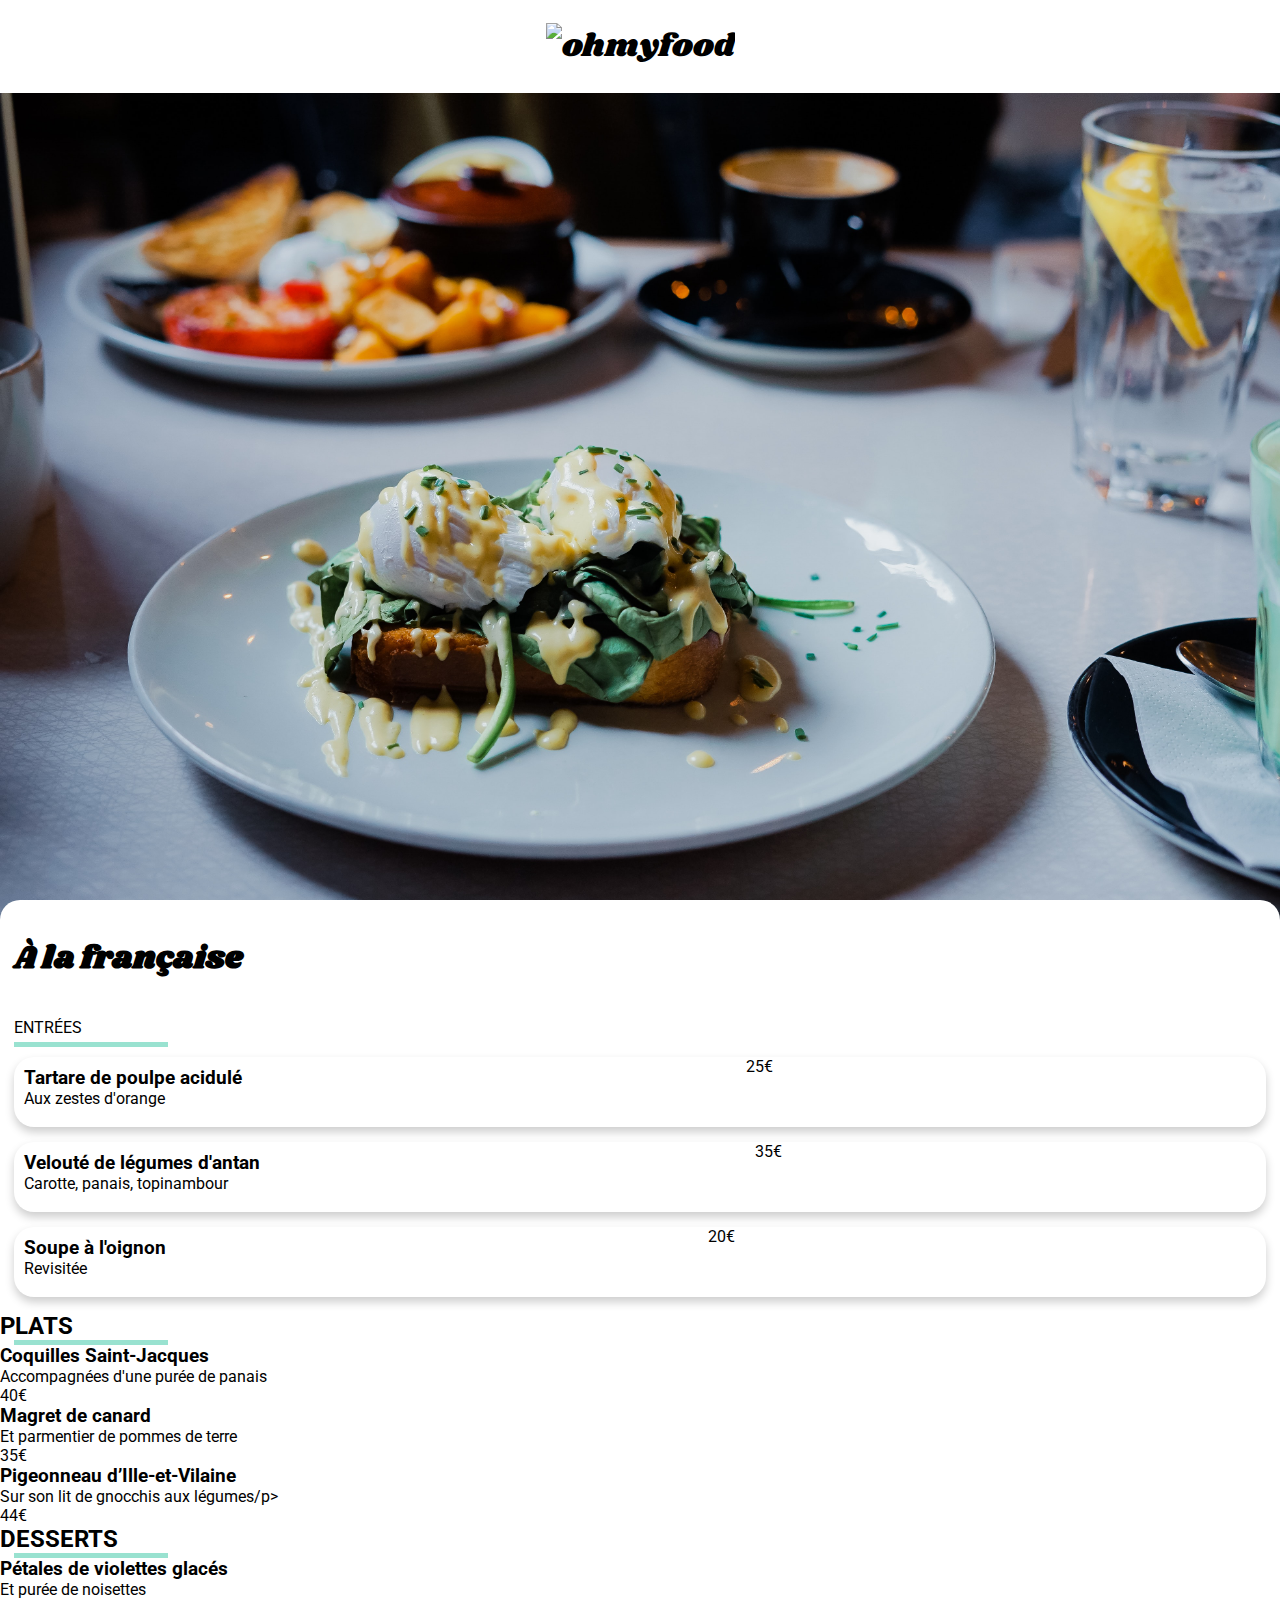
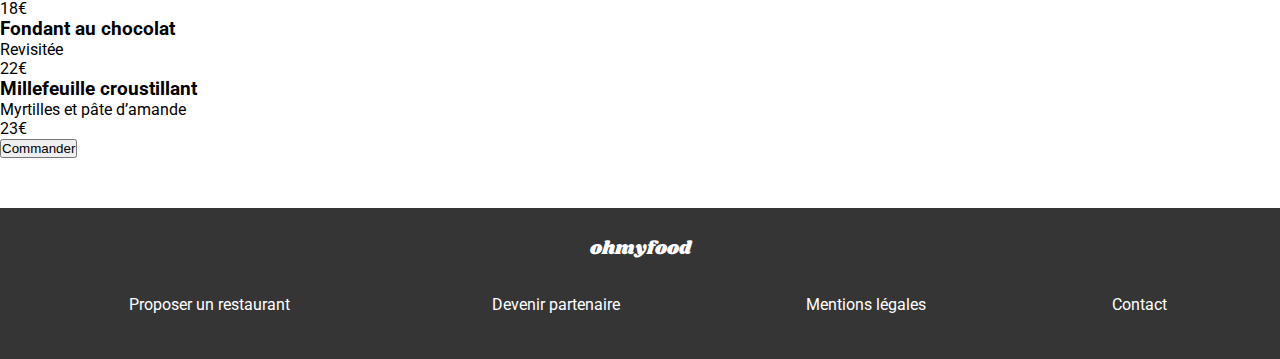
==== menu/a-la-francaise.html @ 702bc727 "new-sauvegarde" ====
<!DOCTYPE html>
<html lang="fr">
    <head>
        <meta charset="UTF-8">
        <meta http-equiv="X-UA-Compatible" content="IE=edge">
        <script src="https://kit.fontawesome.com/0f825b8ab5.js" crossorigin="anonymous"></script>
        <link href="https://fonts.googleapis.com/css2?family=Roboto&family=Shrikhand&display=swap" rel="stylesheet">
        <link rel="stylesheet" href="/css/style.css">
        <meta name="viewport" content="width=device-width, initial-scale=1.0">
        <title>Menu | À la française</title>
    </head>
    <body>
<!------------------------ HEADER ------------------------>
        <header class="header">
            <div class="header-icon">
                <a href="../index.html">
                    <i class="fas fa-arrow-left"></i>
                </a>
            </div>
            <div class="header-logo">
                <img src="img/ohmyfood.png" alt="ohmyfood">
            </div>
        </header>

        <div class="menu-image">
            <img src="../img/restaurants/a_la_francaise.jpg" alt="À la française">
        </div>

        <!-- Balise div "card" qui regroupe tous les éléments HTML de la carte (Entrées, plats, desserts, bouton commander) -->
        <div class="card">

            <!-- Nom du restaurant et icone coeur -->
            <div class="card-title-icon">
                <div class="card-title">
                    <h1>À la française</h1>
                </div>
                <div class="card-icon">
                    <i class="far fa-heart icon-heart"></i>
                </div>
            </div>

            <!-- Entrées -->
            <div class="cards-entrees">
                <div class="cards-entrees">
                    <div class="cards-entrees-title">
                        <h2>ENTRÉES</h2>
                        <div class="cards-entrees-title-trait"></div>
                    </div>
                    <article class="card-entrees-card">
                        <div class="card-entree-description">
                            <h3>Tartare de poulpe acidulé</h3>
                            <p>Aux zestes d'orange</p>
                        </div>
                        <div class="card-entrees-info-price">
                            <div class="card-entrees-price">
                                <span>25€</span>
                            </div>
                        </div>
                        <div class="card-check">
                            <i class="fas fa-check"></i>
                        </div>
                    </article>
                    <article class="card-entrees-card">
                        <div class="card-entree-description">
                            <h3>Velouté de légumes d'antan</h3>
                            <p>Carotte, panais, topinambour</p>
                        </div>
                        <div class="card-entrees-info-price">
                            <div class="card-entrees-price">
                                <span>35€</span>
                            </div>
                        </div>
                        <div class="card-check">
                            <i class="fas fa-check"></i>
                        </div>
                    </article>
                    <article class="card-entrees-card">
                        <div class="card-entree-description">
                            <h3>Soupe à l'oignon</h3>
                            <p>Revisitée</p>
                        </div>
                        <div class="card-entrees-info-price">
                            <div class="card-entrees-price">
                                <span>20€</span>
                            </div>
                        </div>
                        <div class="card-check">
                            <i class="fas fa-check"></i>
                        </div>
                    </article>
                </div>

            </div>

            <!-- Plats -->
            <div class="cards-plats">
                <div class="cards-plats">
                    <div class="cards-plats-title">
                        <h2>PLATS</h2>
                        <div class="cards-entrees-title-trait"></div>
                    </div>
                    <article class="card-plats-card">
                        <div class="card-plats-description">
                            <h3>Coquilles Saint-Jacques</h3>
                            <p>Accompagnées d'une purée de panais</p>
                        </div>
                        <div class="card-plats-info-price">
                            <div class="card-plats-price">
                                <span>40€</span>
                            </div>
                        </div>
                        <div class="card-check">
                            <i class="fas fa-check"></i>
                        </div>
                    </article>
                    <article class="card-plats-card">
                        <div class="card-plats-description">
                            <h3>Magret de canard</h3>
                            <p>Et parmentier de pommes de terre</p>
                        </div>
                        <div class="card-plats-info-price">
                            <div class="card-plat-price">
                                <span>35€</span>
                            </div>
                        </div>
                        <div class="card-check">
                            <i class="fas fa-check"></i>
                        </div>
                    </article>
                    <article class="card-plats-card">
                        <div class="card-plats-description">
                            <h3>Pigeonneau d’Ille-et-Vilaine</h3>
                            <p>Sur son lit de gnocchis aux légumes/p>
                        </div>
                        <div class="card-plats-info-price">
                            <div class="card-plats-price">
                                <span>44€</span>
                            </div>
                        </div>
                        <div class="card-check">
                            <i class="fas fa-check"></i>
                        </div>
                    </article>
                </div>
            </div>

            <!-- Desserts -->
            <div class="cards-desserts">
                <div class="cards-desserts">
                    <div class="cards-desserts-title">
                        <h2>DESSERTS</h2>
                        <div class="cards-entrees-title-trait"></div>
                    </div>
                    <article class="card-desserts-card">
                        <div class="card-desserts-description">
                            <h3>Pétales de violettes glacés</h3>
                            <p>Et purée de noisettes</p>
                        </div>
                        <div class="card-desserts-info-price">
                            <div class="card-desserts-price">
                                <span>18€</span>
                            </div>
                        </div>
                        <div class="card-check">
                            <i class="fas fa-check"></i>
                        </div>
                    </article>
                    <article class="card-desserts-card">
                        <div class="card-desserts-description">
                            <h3>Fondant au chocolat</h3>
                            <p>Revisitée</p>
                        </div>
                        <div class="card-desserts-info-price">
                            <div class="card-desserts-price">
                                <span>22€</span>
                            </div>
                        </div>
                        <div class="card-check">
                            <i class="fas fa-check"></i>
                        </div>
                    </article>
                    <article class="card-desserts-card">
                        <div class="card-desserts-description">
                            <h3>Millefeuille croustillant</h3>
                            <p>Myrtilles et pâte d’amande</p>
                        </div>
                        <div class="card-desserts-info-price">
                            <div class="card-desserts-price">
                                <span>23€</span>
                            </div>
                        </div>
                        <div class="card-check">
                            <i class="fas fa-check"></i>
                        </div>
                    </article>
                </div>
            </div>

            <!-- Bouton commander -->
            <div class="button-command">
                <button class="button-commander">
                    <span>Commander</span>
                </button>
            </div>
        </div>
        <!------------------- FOOTER ------------------->
        <footer class="footer">
            <nav class="footer-infos">
                <h3 class="footer-title">ohmyfood</h3>
                <ul class="footer-menu">
                    <li class="liste-1">
                        <span class="footer-infos-icon-design">
                            <i class="fas fa-utensils footer-infos-icon"></i>
                        </span>
                        <a href="#">Proposer un restaurant</a>
                    </li>
                    <li class="liste-2">
                        <span class="footer-infos-icon-design">
                            <i class="fas fa-hands-helping hand footer-infos-icon"></i>
                        </span>
                        <a href="#">Devenir partenaire</a>
                    </li>
                    <li class="liste-3">
                        <a href="#">Mentions légales</a>
                    </li>
                    <li class="liste-4">
                        <a href="#">Contact</a>
                    </li>
                </ul>
            </nav>
        </footer>
<!--------------------------------------------->
    </body>
</html>
---- css/style.css ----
* {
  box-sizing: border-box;
  margin: 0px;
  padding: 0px;
}

body {
  font-family: "Roboto";
}

@media screen and (min-width: 375px) {
  .footer {
    background-color: #353535;
    color: #fff;
  }
  .footer .footer-infos {
    padding: 0px 20px 38px 20px;
  }
  .footer .footer-title {
    font-family: "Shrikhand";
    font-weight: normal;
    padding: 27px 0;
  }
  .footer .footer-menu li {
    list-style: none;
    padding-bottom: 7px;
  }
  .footer .footer-menu li a {
    color: #fff;
    text-decoration: none;
  }
  .footer .footer-infos-icon-design {
    margin-right: 15px;
    display: inline-block;
    width: 1px;
  }
  .footer .footer-infos-icon-design i {
    font-size: 11px;
  }
}

@media screen and (min-width: 560px) {
  .footer .footer-title {
    text-align: center;
  }
  .footer .footer-menu {
    display: grid;
    grid-template-columns: 1fr 1fr;
    grid-template-rows: 1fr 1fr;
  }
  .footer .footer-menu li {
    padding-bottom: 0px;
  }
  .footer .liste-1, .footer .liste-2, .footer .liste-3, .footer .liste-4 {
    display: flex;
    justify-content: center;
    line-height: 2em;
  }
}

@media screen and (min-width: 800px) {
  .footer .footer-title {
    text-align: center;
  }
  .footer .footer-menu {
    display: flex;
    justify-content: space-around;
  }
}

@media screen and (min-width: 375px) {
  .header {
    display: flex;
    flex-direction: row;
    justify-content: center;
    align-items: center;
    padding: 23px 0;
    font-family: "Shrikhand";
  }
  .header .header-icon {
    position: absolute;
    left: 5%;
  }
  .header .header-logo {
    font-size: 2em;
  }
}

@media screen and (min-width: 375px) {
  .menu-image img {
    width: 100%;
  }
}

@media screen and (min-width: 375px) {
  .card {
    position: relative;
    z-index: 1;
    bottom: 50px;
    background-color: #fff;
    border-top-left-radius: 20px;
    border-top-right-radius: 20px;
  }
  .card .card-title-icon {
    margin-left: 14px;
    margin-right: 14px;
    padding-top: 35px;
    font-family: "Shrikhand";
    padding-bottom: 36px;
    display: flex;
  }
  .card .card-icon {
    font-size: 1.4em;
    margin: auto 0;
    position: relative;
    left: 20%;
  }
  .card .cards-entrees-title {
    padding-bottom: 10px;
  }
  .card .cards-entrees-title h2 {
    font-size: 1em;
    font-weight: 400;
    margin-left: 14px;
    padding-bottom: 5px;
  }
  .card .cards-entrees-title-trait {
    background-color: #99e2d0;
    height: 5px;
    width: 12%;
    margin-left: 14px;
  }
  .card .card-entrees-card {
    margin-left: 14px;
    margin-right: 14px;
    border: none;
    border-radius: 20px;
    box-shadow: 0 5px 10px rgba(0, 0, 0, 0.2);
    height: 70px;
    margin-bottom: 15px;
    display: flex;
    align-items: flex-start;
    justify-content: space-between;
    padding-left: 10px;
  }
  .card .card-entrees-title {
    padding-left: 10px;
    font-size: 1em;
    font-weight: 200;
  }
  .card .card-entrees-info-price {
    display: flex;
    padding-left: 10px;
    font-size: 1em;
  }
  .card .card-entree-description h3 {
    margin-top: 10px;
  }
  .card .icon-heart {
    font-size: 1.3em;
    position: absolute;
  }
  .card .icon-heart:active {
    font-size: 1.3em;
    font-weight: 600;
    color: transparent;
    background: linear-gradient(#9356DC, #FF79DA);
    -webkit-background-clip: text;
    -webkit-text-fill-color: transparent;
    transition: all 500ms ease-in-out;
  }
}

@media screen and (min-width: 375px) {
  .header-index {
    background-color: #fff;
    box-shadow: 0 0 15px black;
    display: flex;
    flex-direction: column;
    justify-content: center;
    align-items: center;
  }
  .header-index .header-logo {
    display: flex;
    justify-content: center;
    align-items: center;
    padding: 23px 0;
  }
  .header-index .logo {
    width: 46%;
    height: auto;
  }
}

@media screen and (min-width: 375px) {
  .localisation {
    display: flex;
    flex-direction: column;
    justify-content: center;
    align-items: center;
    background-color: #eaeaea;
    opacity: 0.8;
  }
}
.localisation .localisation-choix {
  display: flex;
  justify-content: space-between;
  align-items: center;
  width: 160px;
  padding: 16px 0;
}
.localisation input[type=text] {
  width: 100%;
  background-color: transparent;
  border: none;
  text-align: center;
  font-size: 1em;
}
.localisation input[type=text]::placeholder {
  color: #000;
  opacity: 1;
}

@media screen and (min-width: 375px) {
  .booking {
    display: flex;
    flex-direction: column;
    justify-content: center;
    align-items: center;
    background-color: #f6f6f6;
  }
  .booking .booking-title {
    width: 70%;
    text-align: center;
    padding-top: 40px;
  }
  .booking .booking-description {
    width: 80%;
    text-align: center;
    padding-top: 20px;
  }
  .booking .booking-button-explorer {
    padding: 30px 0 57px 0;
  }
  .booking .explorer {
    width: 100%;
    height: 8vh;
    border-radius: 30px;
    border: none;
    box-shadow: 0 5px 10px rgba(0, 0, 0, 0.2);
    cursor: pointer;
    background: linear-gradient(0deg, #9356cd 0%, #ff79da 120%);
    color: #fff;
    font-size: 1em;
    font-weight: 400;
    padding: 0 20px;
    transition: opacity 600ms ease-in-out;
  }
  .booking .explorer:hover {
    opacity: 0.5;
    box-shadow: 0 5px 10px rgba(0, 0, 0, 0.7);
  }
}

@media screen and (min-width: 375px) {
  .operations {
    margin: 0 20px 38px 20px;
  }
  .operations .operation-title {
    padding: 51px 0 34px 0;
  }
  .operations .position-operation {
    display: grid;
    grid-template-rows: repeat(3, 1fr);
    align-items: center;
  }
  .operations.choix {
    grid-area: choix;
  }
  .operations.composition {
    grid-area: composition;
  }
  .operations.degustation {
    grid-area: degustation;
  }
  .operations .operation {
    display: flex;
    justify-content: center;
    align-items: center;
    margin-left: 15px;
    margin-bottom: 30px;
    width: 90%;
    height: 10vh;
    border-radius: 25px;
    box-shadow: 0 5px 10px rgba(0, 0, 0, 0.2);
    position: relative;
    z-index: 1;
    background-color: #f6f6f6;
    cursor: pointer;
    transition: opacity 600ms ease-in-out;
  }
  .operations .operation:hover {
    opacity: 0.5;
    box-shadow: 0 5px 10px rgba(0, 0, 0, 0.7);
  }
  .operations .operation.color {
    background: ar-gradient(rgba(147, 86, 205, 0.18), rgba(147, 86, 205, 0.18));
  }
  .operations .operation .operation-number {
    border-radius: 50%;
    height: 24px;
    width: 24px;
    background-color: #9356cd;
    color: #fff;
    display: flex;
    justify-content: center;
    align-items: center;
    position: absolute;
    z-index: 2;
    left: -12px;
  }
  .operations .operation .operation-icone {
    position: absolute;
    left: 10%;
  }
  .operations .operation .color-prim {
    color: #9356cd;
  }
  .operations .operation .operation-text {
    position: absolute;
    left: 20%;
  }
}

@media screen and (min-width: 560px) {
  .operations .position-operation {
    display: grid;
    grid-template-columns: 1fr 1fr;
    grid-template-rows: 1fr 1fr;
    height: 200px;
    margin-bottom: 38px;
    justify-items: center;
  }
  .operations .choix, .operations .composition, .operations .degustation {
    width: 90%;
    margin-left: 0;
  }
}

@media screen and (min-width: 800px) {
  .operations .position-operation {
    height: 100px;
    display: flex;
    justify-content: space-around;
    margin-bottom: 68px;
  }
  .operations .choix, .operations .composition, .operations .degustation {
    width: 100%;
  }
  .operations .choix, .operations .composition {
    margin-right: 15px;
  }
}

@media screen and (min-width: 375px) {
  .restaurants {
    background-color: #f6f6f6;
    padding: 59px 0 44px 0;
  }
  .restaurants .restaurants-title {
    margin: 0 20px;
    padding-bottom: 28px;
  }
  .restaurants .restaurants-cards {
    margin: 0 20px;
    display: grid;
    grid-template-rows: repeat(4, 1fr);
  }
  .restaurants .restaurant-card {
    display: flex;
    flex-direction: column;
    box-shadow: 0 5px 10px rgba(0, 0, 0, 0.2);
    height: 250px;
    width: 100%;
    position: relative;
    border-radius: 15px;
    margin-bottom: 20px;
    background-color: #fff;
  }
  .restaurants .restaurant-info {
    position: absolute;
    top: 13px;
    right: 13px;
    background-color: #99e2D0;
    color: #169475;
    font-weight: bold;
    padding: 5px;
    border-radius: 3px;
    font-size: 0.9em;
  }
  .restaurants .restaurant-card-lien {
    text-decoration: none;
    color: black;
  }
  .restaurants .restaurant-img img {
    height: 174px;
    width: 100%;
    object-fit: cover;
    border-top-left-radius: 15px;
    border-top-right-radius: 15px;
  }
  .restaurants .restaurant-title-icon {
    display: flex;
    justify-content: space-between;
    margin: 10px 25px 10px 14px;
  }
  .restaurants .restaurant-icon {
    display: flex;
    flex-direction: column;
    justify-content: center;
    width: 5%;
    margin: auto 0px;
  }
  .restaurants .icon-heart {
    font-size: 1.3em;
    position: absolute;
  }
  .restaurants i:active {
    font-weight: 600;
    color: transparent;
    background: linear-gradient(#9356DC, #FF79DA);
    -webkit-background-clip: text;
    -webkit-text-fill-color: transparent;
    transition: all 500ms ease-in-out;
  }
}

@media screen and (min-width: 560px) {
  .restaurants .restaurants-cards {
    display: grid;
    grid-template-columns: 1fr 1fr;
    grid-template-rows: 1fr 1fr;
  }
  .restaurants .palette, .restaurants .francaise {
    width: 95%;
  }
}

@media screen and (min-width: 800px) {
  .restaurants .restaurants-cards {
    display: grid;
    grid-template-columns: 1fr 1fr 1fr;
    grid-template-rows: 1fr 1fr;
  }
  .restaurants .palette, .restaurants .enchantee, .restaurants .delice {
    width: 92%;
  }
}

@media screen and (min-width: 1060px) {
  .restaurants .restaurants-cards {
    display: flex;
    justify-content: space-around;
  }
  .restaurants .palette, .restaurants .enchantee, .restaurants .francaise {
    margin-right: 20px;
  }
}

/*# sourceMappingURL=style.css..map */
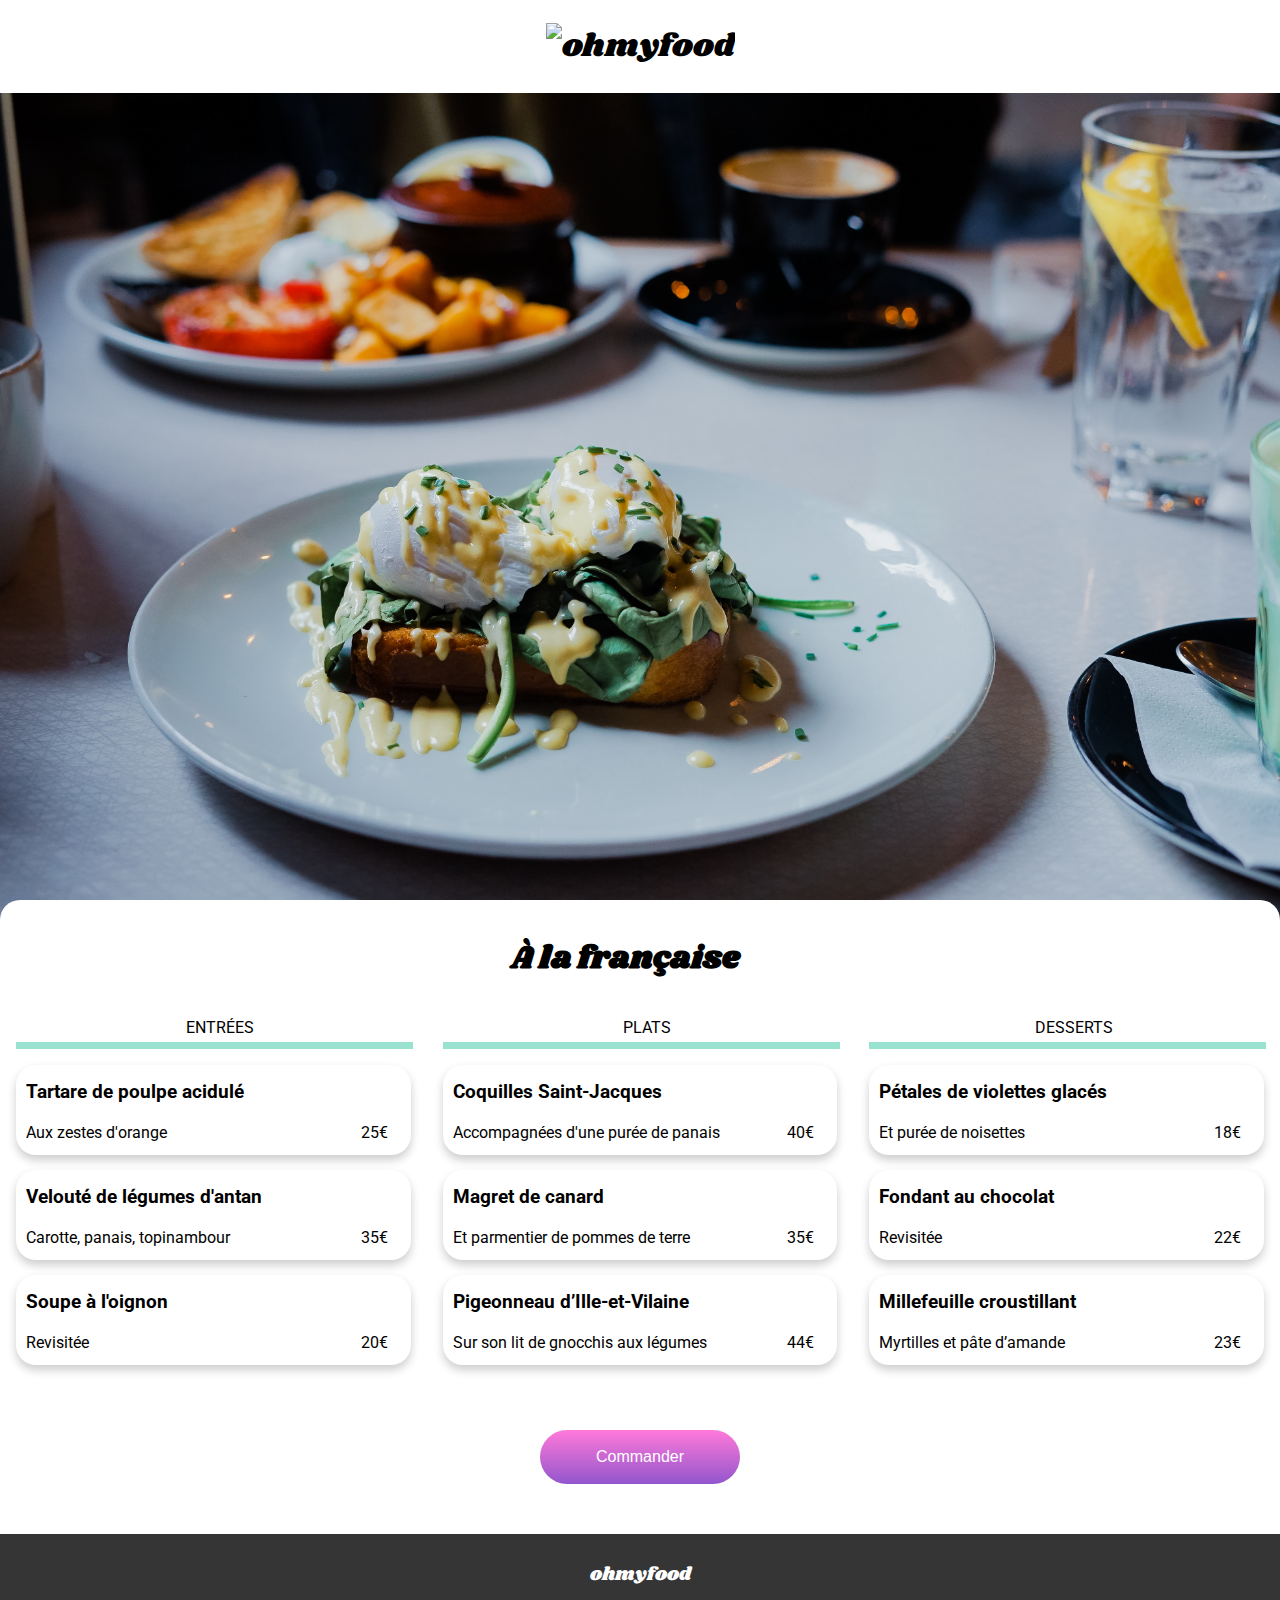
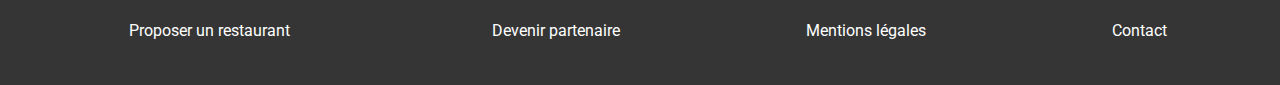
==== commit c8cc2faa: "20210913" ====
--- a/menu/a-la-francaise.html
+++ b/menu/a-la-francaise.html
@@ -5,7 +5,7 @@
         <meta http-equiv="X-UA-Compatible" content="IE=edge">
         <script src="https://kit.fontawesome.com/0f825b8ab5.js" crossorigin="anonymous"></script>
         <link href="https://fonts.googleapis.com/css2?family=Roboto&family=Shrikhand&display=swap" rel="stylesheet">
-        <link rel="stylesheet" href="/css/style.css">
+        <link rel="stylesheet" href="../css/style.css">
         <meta name="viewport" content="width=device-width, initial-scale=1.0">
         <title>Menu | À la française</title>
     </head>
@@ -35,173 +35,112 @@
                     <h1>À la française</h1>
                 </div>
                 <div class="card-icon">
-                    <i class="far fa-heart icon-heart"></i>
+                    <i class="heart-full far fa-heart icon-heart"></i>
                 </div>
             </div>
 
-            <!-- Entrées -->
-            <div class="cards-entrees">
+            <div class="cards-menu">
+                <!-- Entrées -->
                 <div class="cards-entrees">
-                    <div class="cards-entrees-title">
+                    <div class="cards-title">
                         <h2>ENTRÉES</h2>
                         <div class="cards-entrees-title-trait"></div>
                     </div>
-                    <article class="card-entrees-card">
-                        <div class="card-entree-description">
-                            <h3>Tartare de poulpe acidulé</h3>
-                            <p>Aux zestes d'orange</p>
-                        </div>
-                        <div class="card-entrees-info-price">
-                            <div class="card-entrees-price">
-                                <span>25€</span>
-                            </div>
-                        </div>
+                    <article class="card-items">
+                        <h3 class="card-name">Tartare de poulpe acidulé</h3>
+                        <p class="card-description">Aux zestes d'orange</p>
+                        <span class="card-price">25€</span>
                         <div class="card-check">
-                            <i class="fas fa-check"></i>
+                            <i class="icon-check fas fa-check"></i>
                         </div>
                     </article>
-                    <article class="card-entrees-card">
-                        <div class="card-entree-description">
-                            <h3>Velouté de légumes d'antan</h3>
-                            <p>Carotte, panais, topinambour</p>
-                        </div>
-                        <div class="card-entrees-info-price">
-                            <div class="card-entrees-price">
-                                <span>35€</span>
-                            </div>
-                        </div>
+                    <article class="card-items">
+                        <h3 class="card-name">Velouté de légumes d'antan</h3>
+                        <p class="card-description">Carotte, panais, topinambour</p>
+                        <span class="card-price">35€</span>
                         <div class="card-check">
-                            <i class="fas fa-check"></i>
+                            <i class="icon-check fas fa-check"></i>
                         </div>
                     </article>
-                    <article class="card-entrees-card">
-                        <div class="card-entree-description">
-                            <h3>Soupe à l'oignon</h3>
-                            <p>Revisitée</p>
-                        </div>
-                        <div class="card-entrees-info-price">
-                            <div class="card-entrees-price">
-                                <span>20€</span>
-                            </div>
-                        </div>
+                    <article class="card-items">
+                        <h3 class="card-name">Soupe à l'oignon</h3>
+                        <p class="card-description">Revisitée</p>
+                        <span class="card-price">20€</span>
                         <div class="card-check">
-                            <i class="fas fa-check"></i>
+                            <i class="icon-check fas fa-check"></i>
                         </div>
                     </article>
                 </div>
-
-            </div>
-
-            <!-- Plats -->
-            <div class="cards-plats">
+                <!-- Plats -->
                 <div class="cards-plats">
-                    <div class="cards-plats-title">
+                    <div class="cards-title">
                         <h2>PLATS</h2>
                         <div class="cards-entrees-title-trait"></div>
                     </div>
-                    <article class="card-plats-card">
-                        <div class="card-plats-description">
-                            <h3>Coquilles Saint-Jacques</h3>
-                            <p>Accompagnées d'une purée de panais</p>
-                        </div>
-                        <div class="card-plats-info-price">
-                            <div class="card-plats-price">
-                                <span>40€</span>
-                            </div>
-                        </div>
+                    <article class="card-items">
+                        <h3 class="card-name">Coquilles Saint-Jacques</h3>
+                        <p class="card-description">Accompagnées d'une purée de panais</p>
+                        <span class="card-price">40€</span>
                         <div class="card-check">
-                            <i class="fas fa-check"></i>
+                            <i class="icon-check fas fa-check"></i>
                         </div>
                     </article>
-                    <article class="card-plats-card">
-                        <div class="card-plats-description">
-                            <h3>Magret de canard</h3>
-                            <p>Et parmentier de pommes de terre</p>
-                        </div>
-                        <div class="card-plats-info-price">
-                            <div class="card-plat-price">
-                                <span>35€</span>
-                            </div>
-                        </div>
+                    <article class="card-items">
+                        <h3 class="card-name">Magret de canard</h3>
+                        <p class="card-description">Et parmentier de pommes de terre</p>
+                        <span class="card-price">35€</span>
                         <div class="card-check">
-                            <i class="fas fa-check"></i>
+                            <i class="icon-check fas fa-check"></i>
                         </div>
                     </article>
-                    <article class="card-plats-card">
-                        <div class="card-plats-description">
-                            <h3>Pigeonneau d’Ille-et-Vilaine</h3>
-                            <p>Sur son lit de gnocchis aux légumes/p>
-                        </div>
-                        <div class="card-plats-info-price">
-                            <div class="card-plats-price">
-                                <span>44€</span>
-                            </div>
-                        </div>
+                    <article class="card-items">
+                        <h3 class="card-name">Pigeonneau d’Ille-et-Vilaine</h3>
+                        <p class="card-description">Sur son lit de gnocchis aux légumes</p>
+                        <span class="card-price">44€</span>
                         <div class="card-check">
-                            <i class="fas fa-check"></i>
+                            <i class="icon-check fas fa-check"></i>
                         </div>
                     </article>
                 </div>
-            </div>
-
-            <!-- Desserts -->
-            <div class="cards-desserts">
+                <!-- Desserts -->
                 <div class="cards-desserts">
-                    <div class="cards-desserts-title">
+                    <div class="cards-title">
                         <h2>DESSERTS</h2>
                         <div class="cards-entrees-title-trait"></div>
                     </div>
-                    <article class="card-desserts-card">
-                        <div class="card-desserts-description">
-                            <h3>Pétales de violettes glacés</h3>
-                            <p>Et purée de noisettes</p>
-                        </div>
-                        <div class="card-desserts-info-price">
-                            <div class="card-desserts-price">
-                                <span>18€</span>
-                            </div>
-                        </div>
+                    <article class="card-items">
+                        <h3 class="card-name">Pétales de violettes glacés</h3>
+                        <p class="card-description">Et purée de noisettes</p>
+                        <span class="card-price">18€</span>
                         <div class="card-check">
-                            <i class="fas fa-check"></i>
+                            <i class="icon-check fas fa-check"></i>
                         </div>
                     </article>
-                    <article class="card-desserts-card">
-                        <div class="card-desserts-description">
-                            <h3>Fondant au chocolat</h3>
-                            <p>Revisitée</p>
-                        </div>
-                        <div class="card-desserts-info-price">
-                            <div class="card-desserts-price">
-                                <span>22€</span>
-                            </div>
-                        </div>
+                    <article class="card-items">
+                        <h3 class="card-name">Fondant au chocolat</h3>
+                        <p class="card-description">Revisitée</p>
+                        <span class="card-price">22€</span>
                         <div class="card-check">
-                            <i class="fas fa-check"></i>
+                            <i class="icon-check fas fa-check"></i>
                         </div>
                     </article>
-                    <article class="card-desserts-card">
-                        <div class="card-desserts-description">
-                            <h3>Millefeuille croustillant</h3>
-                            <p>Myrtilles et pâte d’amande</p>
-                        </div>
-                        <div class="card-desserts-info-price">
-                            <div class="card-desserts-price">
-                                <span>23€</span>
+                    <article class="card-items">
+                            <h3 class="card-name">Millefeuille croustillant</h3>
+                            <p class="card-description">Myrtilles et pâte d’amande</p>
+                            <span class="card-price">23€</span>
+                            <div class="card-check">
+                                <i class="icon-check fas fa-check"></i>
                             </div>
-                        </div>
-                        <div class="card-check">
-                            <i class="fas fa-check"></i>
-                        </div>
                     </article>
                 </div>
             </div>
-
+        
             <!-- Bouton commander -->
-            <div class="button-command">
-                <button class="button-commander">
-                    <span>Commander</span>
-                </button>
-            </div>
+            <form class="button-command">
+                <input  class="command"
+                        type="button"
+                        value="Commander">
+            </form>
         </div>
         <!------------------- FOOTER ------------------->
         <footer class="footer">
@@ -231,4 +170,4 @@
         </footer>
 <!--------------------------------------------->
     </body>
-</html>+</html>
--- a/css/style.css
+++ b/css/style.css
@@ -1,11 +1,11 @@
+body {
+  font-family: "Roboto";
+}
+
 * {
   box-sizing: border-box;
   margin: 0px;
   padding: 0px;
-}
-
-body {
-  font-family: "Roboto";
 }
 
 @media screen and (min-width: 375px) {
@@ -101,76 +101,198 @@
     border-top-left-radius: 20px;
     border-top-right-radius: 20px;
   }
-  .card .card-title-icon {
-    margin-left: 14px;
-    margin-right: 14px;
-    padding-top: 35px;
-    font-family: "Shrikhand";
-    padding-bottom: 36px;
-    display: flex;
-  }
-  .card .card-icon {
-    font-size: 1.4em;
-    margin: auto 0;
-    position: relative;
-    left: 20%;
-  }
-  .card .cards-entrees-title {
-    padding-bottom: 10px;
-  }
-  .card .cards-entrees-title h2 {
-    font-size: 1em;
-    font-weight: 400;
-    margin-left: 14px;
-    padding-bottom: 5px;
-  }
+}
+.card .card-title-icon {
+  margin-left: 14px;
+  margin-right: 14px;
+  padding-top: 35px;
+  font-family: "Shrikhand";
+  padding-bottom: 36px;
+  display: flex;
+}
+.card .card-icon {
+  font-size: 1.5em;
+  margin: auto 0px;
+  position: relative;
+  left: 20%;
+}
+.card i:active {
+  font-weight: 600;
+  color: transparent;
+  background: linear-gradient(#9356DC, #FF79DA);
+  -webkit-background-clip: text;
+  -webkit-text-fill-color: transparent;
+  transition: all 500ms ease-in-out;
+}
+.card .cards-menu {
+  display: grid;
+  grid-template-rows: repeat(3, 1fr);
+  align-items: center;
+}
+.card.cards-entrees {
+  grid-area: entrees;
+}
+.card.cards-plats {
+  grid-area: plats;
+}
+.card.cards-desserts {
+  grid-area: desserts;
+}
+.card .cards-title {
+  padding-bottom: 10px;
+}
+.card .cards-title h2 {
+  font-size: 1em;
+  font-weight: 400;
+  margin-left: 14px;
+  padding-bottom: 5px;
+}
+.card .cards-desserts, .card .cards-plats {
+  margin-top: 44px;
+}
+.card .cards-entrees-title-trait {
+  background-color: #99e2D0;
+  height: 0.7vh;
+  width: 40px;
+  margin-left: 14px;
+  margin-bottom: 6px;
+}
+.card .card-items {
+  display: grid;
+  grid-template-rows: 1fr 1fr;
+  grid-template-columns: 1fr auto auto;
+  grid-template-areas: "nom nom check" "description prix check";
+  margin: 0 14px;
+  height: 10vh;
+  border: none;
+  border-radius: 20px;
+  box-shadow: 0 5px 10px rgba(0, 0, 0, 0.2);
+  margin-bottom: 15px;
+  padding-left: 0 23px;
+  align-items: center;
+  animation: apparition ease-in-out 1500ms backwards;
+}
+.card .card-name {
+  grid-area: nom;
+  padding: 10px 10px 0 10px;
+}
+.card .card-description {
+  grid-area: description;
+  padding: 10px 0px 10px 10px;
+}
+.card .card-name, .card .card-description {
+  overflow: hidden;
+  white-space: nowrap;
+  text-overflow: ellipsis;
+}
+.card .card-price {
+  grid-area: prix;
+  padding-right: 23px;
+}
+.card .card-check {
+  grid-area: check;
+  display: flex;
+  flex-flow: nowrap row;
+  justify-content: center;
+  box-sizing: border-box;
+  transition: all 400ms ease-in-out;
+  border-radius: 0px 20px 20px 0px;
+  background-color: #99e2D0;
+  align-self: stretch;
+  width: 0;
+}
+.card .card-items:hover .card-check {
+  width: 73px;
+}
+.card .card-items:hover .icon-check {
+  transition: all 400ms ease-in-out;
+  transform: rotate(360deg);
+  border-radius: 20px;
+  background-color: #fff;
+  color: #99e2D0;
+  padding: 3px;
+}
+.card .icon-check {
+  display: flex;
+  align-self: center;
+  font-size: 1.2rem;
+  color: #fff;
+  overflow: hidden;
+}
+@keyframes apparition {
+  0% {
+    transform: translateY(50px);
+    opacity: 0;
+  }
+  50% {
+    opacity: 0.5;
+  }
+  100% {
+    transform: translateY(0);
+    opacity: 1;
+  }
+}
+.card .button-command {
+  display: flex;
+  justify-content: center;
+}
+.card .button-command .command {
+  margin-top: 50px;
+  height: 6vh;
+  border-radius: 30px;
+  width: 200px;
+  color: #fff;
+  cursor: pointer;
+  border: none;
+  font-size: 1em;
+  background: linear-gradient(0deg, #9356cd, #ff79da);
+}
+
+@media screen and (min-width: 600px) {
+  .card-title-icon {
+    justify-content: center;
+  }
+
+  .card-icon {
+    position: unset !important;
+    padding-left: 30px;
+  }
+
+  .cards-menu {
+    grid-template-rows: repeat(2, 1fr) !important;
+    grid-template-columns: repeat(2, 1fr);
+  }
+
+  .cards-title h2 {
+    text-align: center;
+  }
+
   .card .cards-entrees-title-trait {
-    background-color: #99e2d0;
-    height: 5px;
-    width: 12%;
-    margin-left: 14px;
-  }
-  .card .card-entrees-card {
-    margin-left: 14px;
-    margin-right: 14px;
-    border: none;
-    border-radius: 20px;
-    box-shadow: 0 5px 10px rgba(0, 0, 0, 0.2);
-    height: 70px;
-    margin-bottom: 15px;
-    display: flex;
-    align-items: flex-start;
-    justify-content: space-between;
-    padding-left: 10px;
-  }
-  .card .card-entrees-title {
-    padding-left: 10px;
-    font-size: 1em;
-    font-weight: 200;
-  }
-  .card .card-entrees-info-price {
-    display: flex;
-    padding-left: 10px;
-    font-size: 1em;
-  }
-  .card .card-entree-description h3 {
-    margin-top: 10px;
-  }
-  .card .icon-heart {
-    font-size: 1.3em;
-    position: absolute;
-  }
-  .card .icon-heart:active {
-    font-size: 1.3em;
-    font-weight: 600;
-    color: transparent;
-    background: linear-gradient(#9356DC, #FF79DA);
-    -webkit-background-clip: text;
-    -webkit-text-fill-color: transparent;
-    transition: all 500ms ease-in-out;
-  }
-}
-
+    width: 91% !important;
+  }
+
+  .card .cards-plats {
+    margin-top: 0;
+  }
+}
+@media screen and (min-width: 960px) {
+  .cards-menu {
+    display: flex !important;
+    justify-content: space-around;
+  }
+
+  .card .cards-desserts {
+    margin-top: 0;
+  }
+
+  .cards-entrees, .cards-plats, .cards-desserts {
+    width: 33%;
+  }
+
+  .card .cards-entrees-title-trait {
+    width: 94% !important;
+  }
+}
 @media screen and (min-width: 375px) {
   .header-index {
     background-color: #fff;
@@ -269,7 +391,7 @@
   .operations .operation-title {
     padding: 51px 0 34px 0;
   }
-  .operations .position-operation {
+  .operations .operation-position {
     display: grid;
     grid-template-rows: repeat(3, 1fr);
     align-items: center;
@@ -304,7 +426,7 @@
     box-shadow: 0 5px 10px rgba(0, 0, 0, 0.7);
   }
   .operations .operation.color {
-    background: ar-gradient(rgba(147, 86, 205, 0.18), rgba(147, 86, 205, 0.18));
+    background: #f5eefe;
   }
   .operations .operation .operation-number {
     border-radius: 50%;
@@ -329,33 +451,34 @@
   .operations .operation .operation-text {
     position: absolute;
     left: 20%;
+    font-weight: 600;
   }
 }
 
 @media screen and (min-width: 560px) {
-  .operations .position-operation {
+  .operations .operation-position {
     display: grid;
     grid-template-columns: 1fr 1fr;
     grid-template-rows: 1fr 1fr;
     height: 200px;
-    margin-bottom: 38px;
-    justify-items: center;
+    margin-bottom: 30px;
   }
   .operations .choix, .operations .composition, .operations .degustation {
     width: 90%;
-    margin-left: 0;
+    margin-left: 3%;
   }
 }
 
 @media screen and (min-width: 800px) {
-  .operations .position-operation {
+  .operations .operation-position {
     height: 100px;
     display: flex;
     justify-content: space-around;
     margin-bottom: 68px;
   }
   .operations .choix, .operations .composition, .operations .degustation {
-    width: 100%;
+    width: 90%;
+    margin-left: 1%;
   }
   .operations .choix, .operations .composition {
     margin-right: 15px;
@@ -400,11 +523,11 @@
   }
   .restaurants .restaurant-card-lien {
     text-decoration: none;
-    color: black;
+    color: #000;
   }
   .restaurants .restaurant-img img {
+    width: 100%;
     height: 174px;
-    width: 100%;
     object-fit: cover;
     border-top-left-radius: 15px;
     border-top-right-radius: 15px;
@@ -422,7 +545,7 @@
     margin: auto 0px;
   }
   .restaurants .icon-heart {
-    font-size: 1.3em;
+    font-size: 1.5em;
     position: absolute;
   }
   .restaurants i:active {
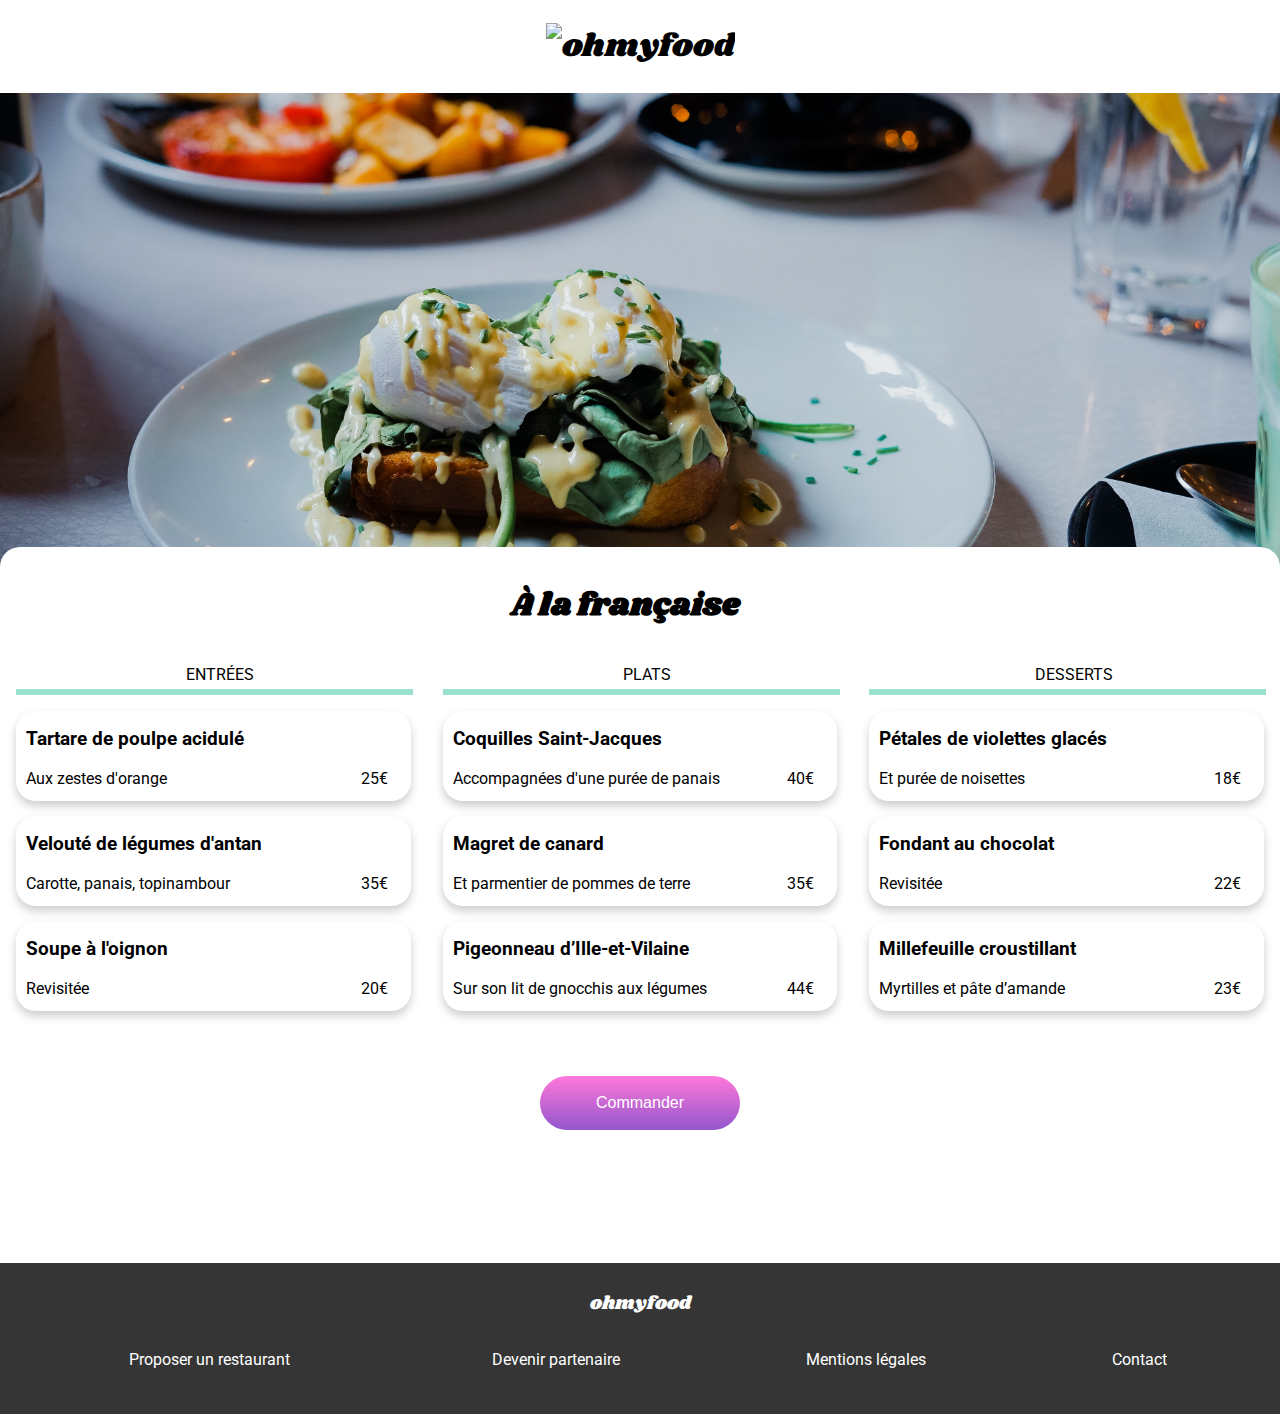
==== commit f804031f: "20210917" ====
--- a/menu/a-la-francaise.html
+++ b/menu/a-la-francaise.html
@@ -163,7 +163,7 @@
                         <a href="#">Mentions légales</a>
                     </li>
                     <li class="liste-4">
-                        <a href="#">Contact</a>
+                        <a href="mailto:contact@ohmyfood.com">Contact</a>
                     </li>
                 </ul>
             </nav>
--- a/css/style.css
+++ b/css/style.css
@@ -23,7 +23,7 @@
   }
   .footer .footer-menu li {
     list-style: none;
-    padding-bottom: 7px;
+    padding-bottom: 9px;
   }
   .footer .footer-menu li a {
     color: #fff;
@@ -71,7 +71,7 @@
 @media screen and (min-width: 375px) {
   .header {
     display: flex;
-    flex-direction: row;
+    flex-direction: column;
     justify-content: center;
     align-items: center;
     padding: 23px 0;
@@ -88,7 +88,7 @@
 
 @media screen and (min-width: 375px) {
   .menu-image img {
-    width: 100%;
+    max-width: 100%;
   }
 }
 
@@ -103,8 +103,7 @@
   }
 }
 .card .card-title-icon {
-  margin-left: 14px;
-  margin-right: 14px;
+  margin: 0 14px;
   padding-top: 35px;
   font-family: "Shrikhand";
   padding-bottom: 36px;
@@ -116,13 +115,22 @@
   position: relative;
   left: 20%;
 }
-.card i:active {
+.card .card-icon:active .heart-full {
+  animation: animation_heart 600ms linear alternate both;
+  background: linear-gradient(to bottom, #ff79da, #9356cd);
+  -webkit-background-clip: text;
+  -o-background-clip: text;
+  -moz-background-clip: text;
   font-weight: 600;
   color: transparent;
-  background: linear-gradient(#9356DC, #FF79DA);
-  -webkit-background-clip: text;
-  -webkit-text-fill-color: transparent;
-  transition: all 500ms ease-in-out;
+}
+@keyframes animation_heart {
+  0% {
+    transform: scale(0.1);
+  }
+  100% {
+    transform: scale(1.1);
+  }
 }
 .card .cards-menu {
   display: grid;
@@ -172,6 +180,19 @@
   align-items: center;
   animation: apparition ease-in-out 1500ms backwards;
 }
+@keyframes apparition {
+  0% {
+    transform: translateY(50px);
+    opacity: 0;
+  }
+  50% {
+    opacity: 0.5;
+  }
+  100% {
+    transform: translateY(0);
+    opacity: 1;
+  }
+}
 .card .card-name {
   grid-area: nom;
   padding: 10px 10px 0 10px;
@@ -199,7 +220,7 @@
   border-radius: 0px 20px 20px 0px;
   background-color: #99e2D0;
   align-self: stretch;
-  width: 0;
+  width: 0px;
 }
 .card .card-items:hover .card-check {
   width: 73px;
@@ -219,25 +240,13 @@
   color: #fff;
   overflow: hidden;
 }
-@keyframes apparition {
-  0% {
-    transform: translateY(50px);
-    opacity: 0;
-  }
-  50% {
-    opacity: 0.5;
-  }
-  100% {
-    transform: translateY(0);
-    opacity: 1;
-  }
-}
 .card .button-command {
   display: flex;
   justify-content: center;
 }
 .card .button-command .command {
   margin-top: 50px;
+  margin-bottom: 83px;
   height: 6vh;
   border-radius: 30px;
   width: 200px;
@@ -274,8 +283,18 @@
   .card .cards-plats {
     margin-top: 0;
   }
+
+  .command {
+    margin-top: 45px !important;
+  }
 }
 @media screen and (min-width: 960px) {
+  .menu-image img {
+    width: 100%;
+    height: 500px;
+    object-fit: cover;
+  }
+
   .cards-menu {
     display: flex !important;
     justify-content: space-around;
@@ -292,11 +311,15 @@
   .card .cards-entrees-title-trait {
     width: 94% !important;
   }
+
+  .command {
+    margin-top: 50px !important;
+  }
 }
 @media screen and (min-width: 375px) {
   .header-index {
     background-color: #fff;
-    box-shadow: 0 0 15px black;
+    box-shadow: 0 0 15px rgb 0 0 0/100%;
     display: flex;
     flex-direction: column;
     justify-content: center;
@@ -312,6 +335,95 @@
     width: 46%;
     height: auto;
   }
+}
+
+@keyframes animation__spiner {
+  to {
+    visibility: hidden;
+    display: none;
+  }
+}
+@keyframes spiner {
+  0% {
+    transform: rotate(0deg);
+  }
+  100% {
+    transform: rotate(360deg);
+  }
+}
+@keyframes anim_text {
+  0% {
+    transform: rotate(10deg);
+  }
+  50% {
+    transform: rotate(-10deg);
+  }
+  100% {
+    transform: rotate(10deg);
+  }
+}
+.animation-loading-spinner {
+  display: flex;
+  justify-content: center;
+  align-items: center;
+  visibility: visible;
+  position: fixed;
+  top: 0;
+  bottom: 0;
+  left: 0;
+  right: 0;
+  background: white;
+  z-index: 15;
+  animation: animation__spiner 1s 1s forwards;
+}
+
+/* Logo */
+.loading-spinner-logo {
+  font-size: 1.6rem;
+  font-family: "Shrikhand";
+  color: #000;
+  position: absolute;
+  animation: anim_text 800ms infinite backwards;
+}
+
+/* Ligne circulaire bleu-magenta */
+.loading-spinner {
+  display: block;
+  position: relative;
+  width: 200px;
+  height: 200px;
+  border-radius: 50%;
+  border: 5px solid transparent;
+  border-top: 5px solid #9356cd;
+  animation: spiner 2s linear 200ms infinite;
+}
+
+.loading-spinner::before,
+.loading-spinner::after {
+  content: "";
+  position: absolute;
+  border-radius: 50%;
+  border: 5px solid transparent;
+}
+
+/* Ligne circulaire magenta */
+.loading-spinner::before {
+  top: 5px;
+  left: 5px;
+  right: 5px;
+  bottom: 5px;
+  border-top-color: #ff79da;
+  animation: spiner 1s linear 600ms infinite;
+}
+
+/* Ligne circulaire vert clair */
+.loading-spinner::after {
+  top: 15px;
+  left: 15px;
+  right: 15px;
+  bottom: 15px;
+  border-top-color: #99e2D0;
+  animation: spiner 1s linear infinite;
 }
 
 @media screen and (min-width: 375px) {
@@ -365,17 +477,17 @@
     padding: 30px 0 57px 0;
   }
   .booking .explorer {
-    width: 100%;
-    height: 8vh;
     border-radius: 30px;
     border: none;
     box-shadow: 0 5px 10px rgba(0, 0, 0, 0.2);
     cursor: pointer;
+    color: #fff;
     background: linear-gradient(0deg, #9356cd 0%, #ff79da 120%);
-    color: #fff;
     font-size: 1em;
     font-weight: 400;
     padding: 0 20px;
+    width: 100%;
+    height: 8vh;
     transition: opacity 600ms ease-in-out;
   }
   .booking .explorer:hover {
@@ -409,16 +521,16 @@
     display: flex;
     justify-content: center;
     align-items: center;
-    margin-left: 15px;
-    margin-bottom: 30px;
-    width: 90%;
-    height: 10vh;
     border-radius: 25px;
     box-shadow: 0 5px 10px rgba(0, 0, 0, 0.2);
     position: relative;
-    z-index: 1;
+    width: 95%;
+    height: 10vh;
     background-color: #f6f6f6;
     cursor: pointer;
+    margin-left: 15px;
+    margin-bottom: 30px;
+    z-index: 1;
     transition: opacity 600ms ease-in-out;
   }
   .operations .operation:hover {
@@ -429,15 +541,15 @@
     background: #f5eefe;
   }
   .operations .operation .operation-number {
+    background-color: #9356cd;
+    color: #fff;
+    display: flex;
+    justify-content: center;
+    align-items: center;
+    position: absolute;
     border-radius: 50%;
     height: 24px;
     width: 24px;
-    background-color: #9356cd;
-    color: #fff;
-    display: flex;
-    justify-content: center;
-    align-items: center;
-    position: absolute;
     z-index: 2;
     left: -12px;
   }
@@ -491,11 +603,11 @@
     padding: 59px 0 44px 0;
   }
   .restaurants .restaurants-title {
-    margin: 0 20px;
+    margin: 0px 20px;
     padding-bottom: 28px;
   }
   .restaurants .restaurants-cards {
-    margin: 0 20px;
+    margin: 0px 20px;
     display: grid;
     grid-template-rows: repeat(4, 1fr);
   }
@@ -503,19 +615,19 @@
     display: flex;
     flex-direction: column;
     box-shadow: 0 5px 10px rgba(0, 0, 0, 0.2);
+    position: relative;
+    border-radius: 15px;
+    background-color: #fff;
     height: 250px;
     width: 100%;
-    position: relative;
-    border-radius: 15px;
     margin-bottom: 20px;
-    background-color: #fff;
   }
   .restaurants .restaurant-info {
     position: absolute;
+    background-color: #99e2D0;
+    color: #169475;
     top: 13px;
     right: 13px;
-    background-color: #99e2D0;
-    color: #169475;
     font-weight: bold;
     padding: 5px;
     border-radius: 3px;
@@ -541,20 +653,30 @@
     display: flex;
     flex-direction: column;
     justify-content: center;
-    width: 5%;
+    width: 10%;
     margin: auto 0px;
   }
-  .restaurants .icon-heart {
+  .restaurants .restaurant-icon {
     font-size: 1.5em;
     position: absolute;
-  }
-  .restaurants i:active {
+    right: 21px;
+  }
+  .restaurants .restaurant-icon:active .heart-full {
+    animation: animation_heart 600ms linear alternate both;
+    background: linear-gradient(to bottom, #ff79da, #9356cd);
+    -webkit-background-clip: text;
+    -o-background-clip: text;
+    -moz-background-clip: text;
     font-weight: 600;
     color: transparent;
-    background: linear-gradient(#9356DC, #FF79DA);
-    -webkit-background-clip: text;
-    -webkit-text-fill-color: transparent;
-    transition: all 500ms ease-in-out;
+  }
+  @keyframes animation_heart {
+    0% {
+      transform: scale(0.1);
+    }
+    100% {
+      transform: scale(1.1);
+    }
   }
 }
 
